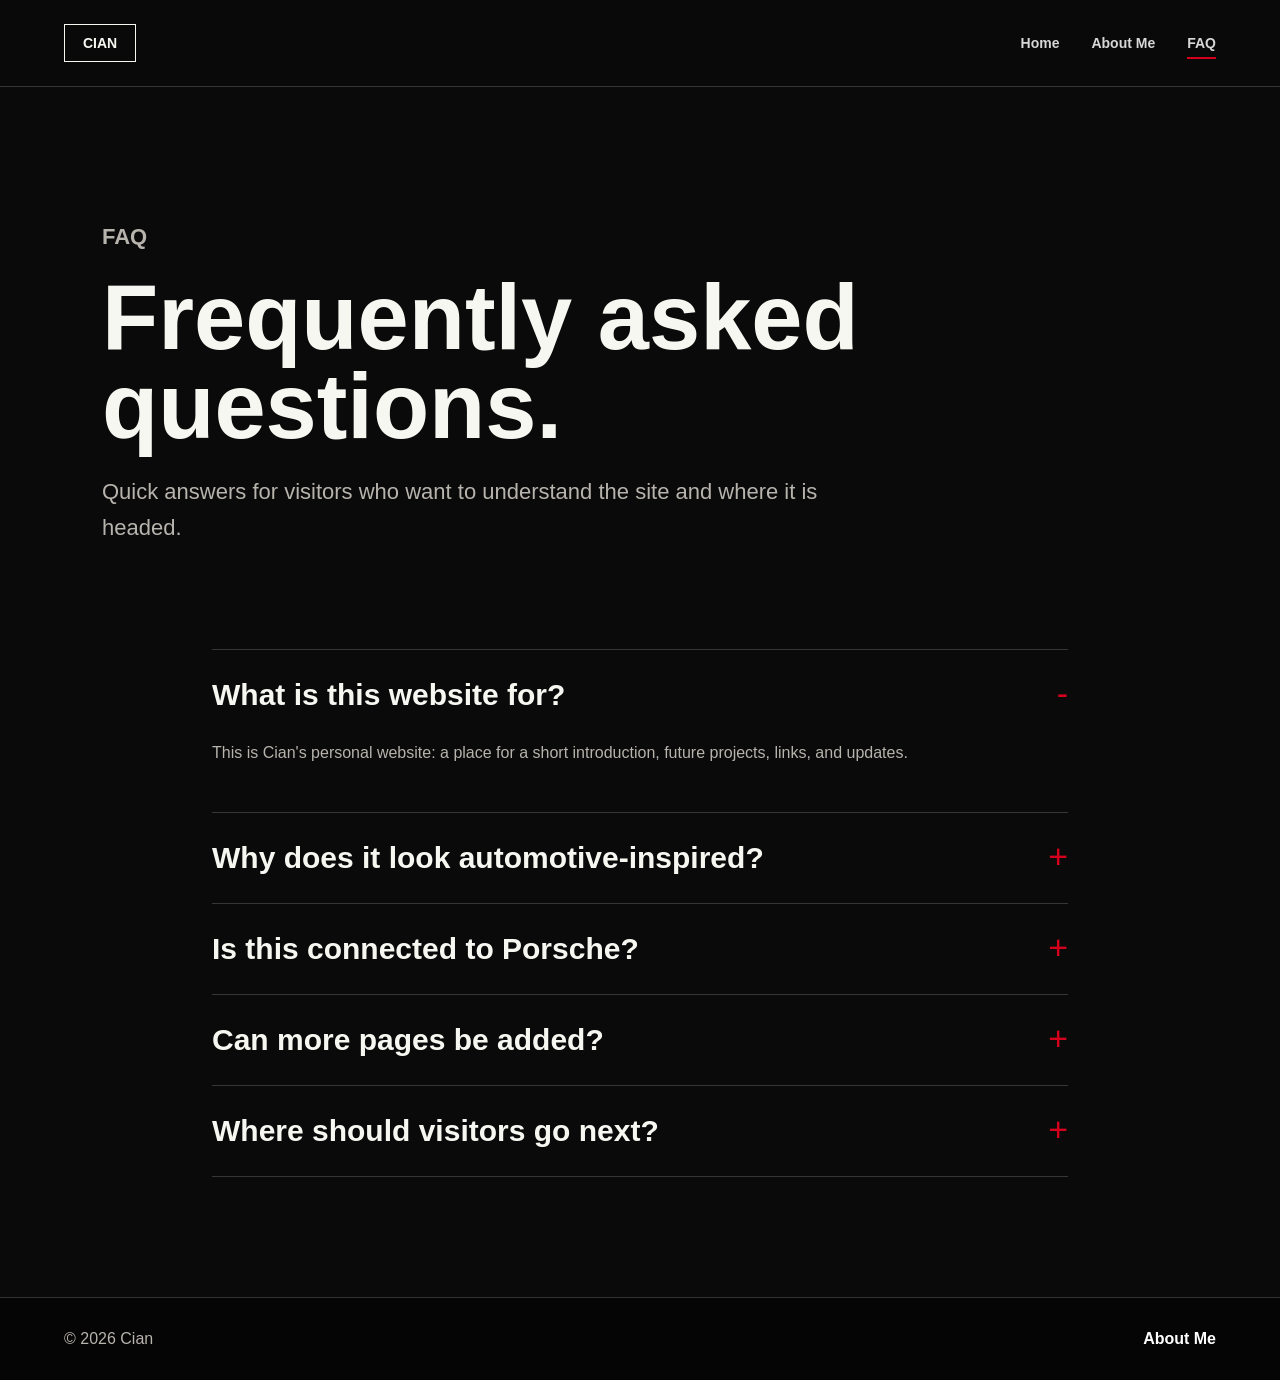
==== faq.html @ 29b8a0e3 "Build personal website" ====
<!doctype html>
<html lang="en">
  <head>
    <meta charset="utf-8">
    <meta name="viewport" content="width=device-width, initial-scale=1">
    <title>FAQ | Cian</title>
    <meta name="description" content="Frequently asked questions about Cian's personal website.">
    <link rel="stylesheet" href="assets/styles.css">
  </head>
  <body>
    <header class="site-header site-header-solid">
      <a class="brand" href="index.html" aria-label="Cian home">Cian</a>
      <nav class="nav" aria-label="Primary navigation">
        <a href="index.html">Home</a>
        <a href="about.html">About Me</a>
        <a aria-current="page" href="faq.html">FAQ</a>
      </nav>
    </header>

    <main class="page">
      <section class="page-hero">
        <p class="eyebrow">FAQ</p>
        <h1>Frequently asked questions.</h1>
        <p>Quick answers for visitors who want to understand the site and where it is headed.</p>
      </section>

      <section class="faq-list" aria-label="Frequently asked questions">
        <details open>
          <summary>What is this website for?</summary>
          <p>This is Cian's personal website: a place for a short introduction, future projects, links, and updates.</p>
        </details>
        <details>
          <summary>Why does it look automotive-inspired?</summary>
          <p>The visual direction uses cues from premium automotive websites: confident photography, direct navigation, strong contrast, and careful spacing.</p>
        </details>
        <details>
          <summary>Is this connected to Porsche?</summary>
          <p>No. The site is only stylistically inspired by luxury automotive design and does not use Porsche branding, logos, or product imagery.</p>
        </details>
        <details>
          <summary>Can more pages be added?</summary>
          <p>Yes. The site is plain static HTML and CSS, so more pages like Projects, Contact, Writing, or Resume can be added cleanly.</p>
        </details>
        <details>
          <summary>Where should visitors go next?</summary>
          <p>The About Me page is the best next stop. It introduces the site and gives room for more personal details later.</p>
        </details>
      </section>
    </main>

    <footer class="site-footer">
      <p>&copy; 2026 Cian</p>
      <a href="about.html">About Me</a>
    </footer>
  </body>
</html>
---- assets/styles.css ----
:root {
  --bg: #0a0a0a;
  --surface: #111111;
  --surface-light: #f4f1ec;
  --text: #f7f7f2;
  --muted: #b7b3ad;
  --ink: #151515;
  --ink-muted: #5f5a54;
  --line: rgba(255, 255, 255, 0.18);
  --accent: #d5001c;
  --max: 1160px;
}

* {
  box-sizing: border-box;
}

html {
  background: var(--bg);
  color: var(--text);
  font-family: Arial, Helvetica, sans-serif;
  letter-spacing: 0;
}

body {
  margin: 0;
  min-width: 320px;
}

a {
  color: inherit;
  text-decoration: none;
}

.site-header {
  align-items: center;
  display: flex;
  gap: 32px;
  justify-content: space-between;
  left: 0;
  padding: 24px clamp(20px, 5vw, 64px);
  position: absolute;
  right: 0;
  top: 0;
  z-index: 10;
}

.site-header-solid {
  background: rgba(10, 10, 10, 0.94);
  border-bottom: 1px solid var(--line);
  position: sticky;
}

.brand {
  border: 1px solid currentColor;
  font-size: 14px;
  font-weight: 700;
  line-height: 1;
  padding: 11px 18px;
  text-transform: uppercase;
}

.nav {
  align-items: center;
  display: flex;
  flex-wrap: wrap;
  gap: clamp(14px, 3vw, 32px);
  justify-content: flex-end;
}

.nav a {
  color: rgba(255, 255, 255, 0.84);
  font-size: 14px;
  font-weight: 700;
  line-height: 1.2;
  padding: 8px 0;
  position: relative;
}

.nav a::after {
  background: var(--accent);
  bottom: 0;
  content: "";
  height: 2px;
  left: 0;
  position: absolute;
  transform: scaleX(0);
  transform-origin: left;
  transition: transform 180ms ease;
  width: 100%;
}

.nav a:hover::after,
.nav a[aria-current="page"]::after {
  transform: scaleX(1);
}

.hero {
  min-height: 84vh;
  overflow: hidden;
  position: relative;
}

.hero img {
  height: 100%;
  inset: 0;
  object-fit: cover;
  object-position: center;
  position: absolute;
  width: 100%;
}

.hero-shade {
  background:
    linear-gradient(90deg, rgba(0, 0, 0, 0.86) 0%, rgba(0, 0, 0, 0.48) 38%, rgba(0, 0, 0, 0.08) 75%),
    linear-gradient(180deg, rgba(0, 0, 0, 0.35), rgba(0, 0, 0, 0.14) 45%, rgba(0, 0, 0, 0.72));
  inset: 0;
  position: absolute;
}

.hero-content {
  max-width: 670px;
  padding: clamp(132px, 21vh, 220px) clamp(20px, 5vw, 64px) 86px;
  position: relative;
  z-index: 2;
}

.eyebrow,
.section-kicker {
  color: var(--accent);
  font-size: 12px;
  font-weight: 800;
  letter-spacing: 0;
  margin: 0 0 18px;
  text-transform: uppercase;
}

h1,
h2,
h3,
p {
  margin-top: 0;
}

h1 {
  font-size: clamp(44px, 8vw, 92px);
  line-height: 0.96;
  margin-bottom: 24px;
}

h2 {
  font-size: clamp(30px, 4vw, 54px);
  line-height: 1.02;
  margin-bottom: 0;
}

h3 {
  font-size: 22px;
  line-height: 1.15;
  margin-bottom: 12px;
}

p {
  line-height: 1.65;
}

.hero-copy {
  color: rgba(255, 255, 255, 0.82);
  font-size: clamp(18px, 2vw, 23px);
  max-width: 560px;
}

.hero-actions {
  display: flex;
  flex-wrap: wrap;
  gap: 14px;
  margin-top: 34px;
}

.button {
  align-items: center;
  border: 1px solid rgba(255, 255, 255, 0.9);
  display: inline-flex;
  font-size: 14px;
  font-weight: 800;
  justify-content: center;
  min-height: 48px;
  padding: 0 24px;
  transition: background 180ms ease, border-color 180ms ease, color 180ms ease;
}

.button-primary {
  background: #ffffff;
  color: #111111;
}

.button-primary:hover {
  background: var(--accent);
  border-color: var(--accent);
  color: #ffffff;
}

.button-secondary:hover {
  background: #ffffff;
  color: #111111;
}

.section {
  margin: 0 auto;
  max-width: var(--max);
  padding: clamp(72px, 10vw, 126px) clamp(20px, 5vw, 42px);
}

.intro {
  background: var(--bg);
}

.split {
  display: grid;
  gap: clamp(28px, 6vw, 76px);
  grid-template-columns: minmax(0, 1fr) minmax(280px, 0.7fr);
}

.split p,
.content-stack p,
.page-hero p,
.timeline p,
.faq-list p,
.feature-band p {
  color: var(--muted);
}

.feature-band {
  background: var(--surface-light);
  color: var(--ink);
  display: grid;
  gap: 1px;
  grid-template-columns: repeat(3, 1fr);
}

.feature-band article {
  background: var(--surface-light);
  min-height: 260px;
  padding: clamp(28px, 5vw, 56px);
}

.feature-band span,
.timeline-item span {
  color: var(--accent);
  display: inline-block;
  font-size: 13px;
  font-weight: 900;
  margin-bottom: 42px;
}

.feature-band p {
  color: var(--ink-muted);
  max-width: 34ch;
}

.page {
  background: var(--bg);
  min-height: 80vh;
}

.page-hero {
  margin: 0 auto;
  max-width: var(--max);
  padding: clamp(82px, 11vw, 132px) clamp(20px, 5vw, 42px) clamp(46px, 7vw, 80px);
}

.page-hero h1 {
  max-width: 900px;
}

.page-hero p {
  font-size: clamp(18px, 2vw, 22px);
  max-width: 720px;
}

.content-grid {
  border-top: 1px solid var(--line);
  display: grid;
  gap: clamp(28px, 7vw, 96px);
  grid-template-columns: 180px minmax(0, 1fr);
  padding-top: clamp(52px, 8vw, 84px);
}

.content-stack {
  max-width: 780px;
}

.timeline {
  border-top: 1px solid var(--line);
  display: grid;
  grid-template-columns: repeat(3, 1fr);
}

.timeline-item {
  border-right: 1px solid var(--line);
  min-height: 280px;
  padding: clamp(28px, 5vw, 56px);
}

.timeline-item:last-child {
  border-right: 0;
}

.faq-list {
  margin: 0 auto;
  max-width: 940px;
  padding: 0 clamp(20px, 5vw, 42px) clamp(72px, 10vw, 120px);
}

details {
  border-top: 1px solid var(--line);
}

details:last-child {
  border-bottom: 1px solid var(--line);
}

summary {
  cursor: pointer;
  font-size: clamp(20px, 3vw, 30px);
  font-weight: 800;
  list-style: none;
  padding: 28px 44px 28px 0;
  position: relative;
}

summary::-webkit-details-marker {
  display: none;
}

summary::after {
  color: var(--accent);
  content: "+";
  font-size: 34px;
  font-weight: 300;
  line-height: 1;
  position: absolute;
  right: 0;
  top: 26px;
}

details[open] summary::after {
  content: "-";
}

details p {
  max-width: 720px;
  padding-bottom: 30px;
}

.site-footer {
  align-items: center;
  background: #050505;
  border-top: 1px solid var(--line);
  color: var(--muted);
  display: flex;
  gap: 20px;
  justify-content: space-between;
  padding: 28px clamp(20px, 5vw, 64px);
}

.site-footer p {
  margin: 0;
}

.site-footer a {
  color: #ffffff;
  font-weight: 800;
}

@media (max-width: 760px) {
  .site-header {
    align-items: flex-start;
    flex-direction: column;
    gap: 18px;
  }

  .nav {
    justify-content: flex-start;
  }

  .hero {
    min-height: 86vh;
  }

  .hero-content {
    padding-top: 184px;
  }

  .split,
  .content-grid,
  .timeline,
  .feature-band {
    grid-template-columns: 1fr;
  }

  .timeline-item {
    border-right: 0;
    border-bottom: 1px solid var(--line);
  }

  .timeline-item:last-child {
    border-bottom: 0;
  }

  .feature-band article {
    min-height: 220px;
  }

  .site-footer {
    align-items: flex-start;
    flex-direction: column;
  }
}

@media (max-width: 460px) {
  .hero-actions,
  .button {
    width: 100%;
  }

  h1 {
    font-size: 42px;
  }
}
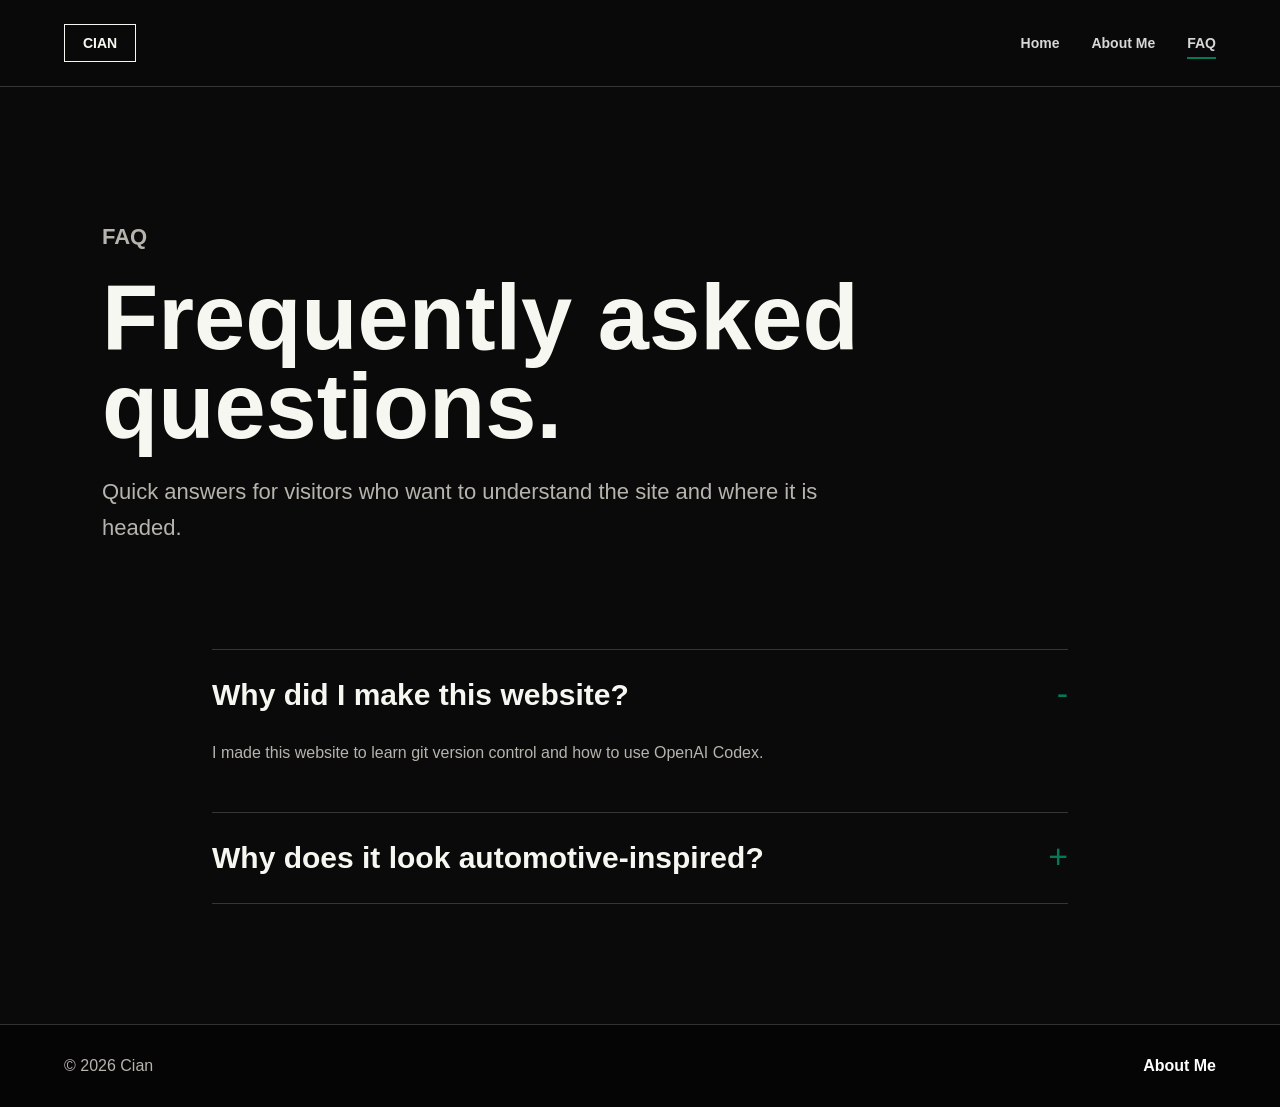
==== commit 8dfd4a5e: "Change FAQ" ====
--- a/faq.html
+++ b/faq.html
@@ -26,24 +26,12 @@
 
       <section class="faq-list" aria-label="Frequently asked questions">
         <details open>
-          <summary>What is this website for?</summary>
-          <p>This is Cian's personal website: a place for a short introduction, future projects, links, and updates.</p>
+          <summary>Why did I make this website?</summary>
+          <p>I made this website to learn git version control and how to use OpenAI Codex.</p>
         </details>
         <details>
           <summary>Why does it look automotive-inspired?</summary>
           <p>The visual direction uses cues from premium automotive websites: confident photography, direct navigation, strong contrast, and careful spacing.</p>
-        </details>
-        <details>
-          <summary>Is this connected to Porsche?</summary>
-          <p>No. The site is only stylistically inspired by luxury automotive design and does not use Porsche branding, logos, or product imagery.</p>
-        </details>
-        <details>
-          <summary>Can more pages be added?</summary>
-          <p>Yes. The site is plain static HTML and CSS, so more pages like Projects, Contact, Writing, or Resume can be added cleanly.</p>
-        </details>
-        <details>
-          <summary>Where should visitors go next?</summary>
-          <p>The About Me page is the best next stop. It introduces the site and gives room for more personal details later.</p>
         </details>
       </section>
     </main>
--- a/assets/styles.css
+++ b/assets/styles.css
@@ -7,7 +7,7 @@
   --ink: #151515;
   --ink-muted: #5f5a54;
   --line: rgba(255, 255, 255, 0.18);
-  --accent: #d5001c;
+  --accent: #047857;
   --max: 1160px;
 }
 
